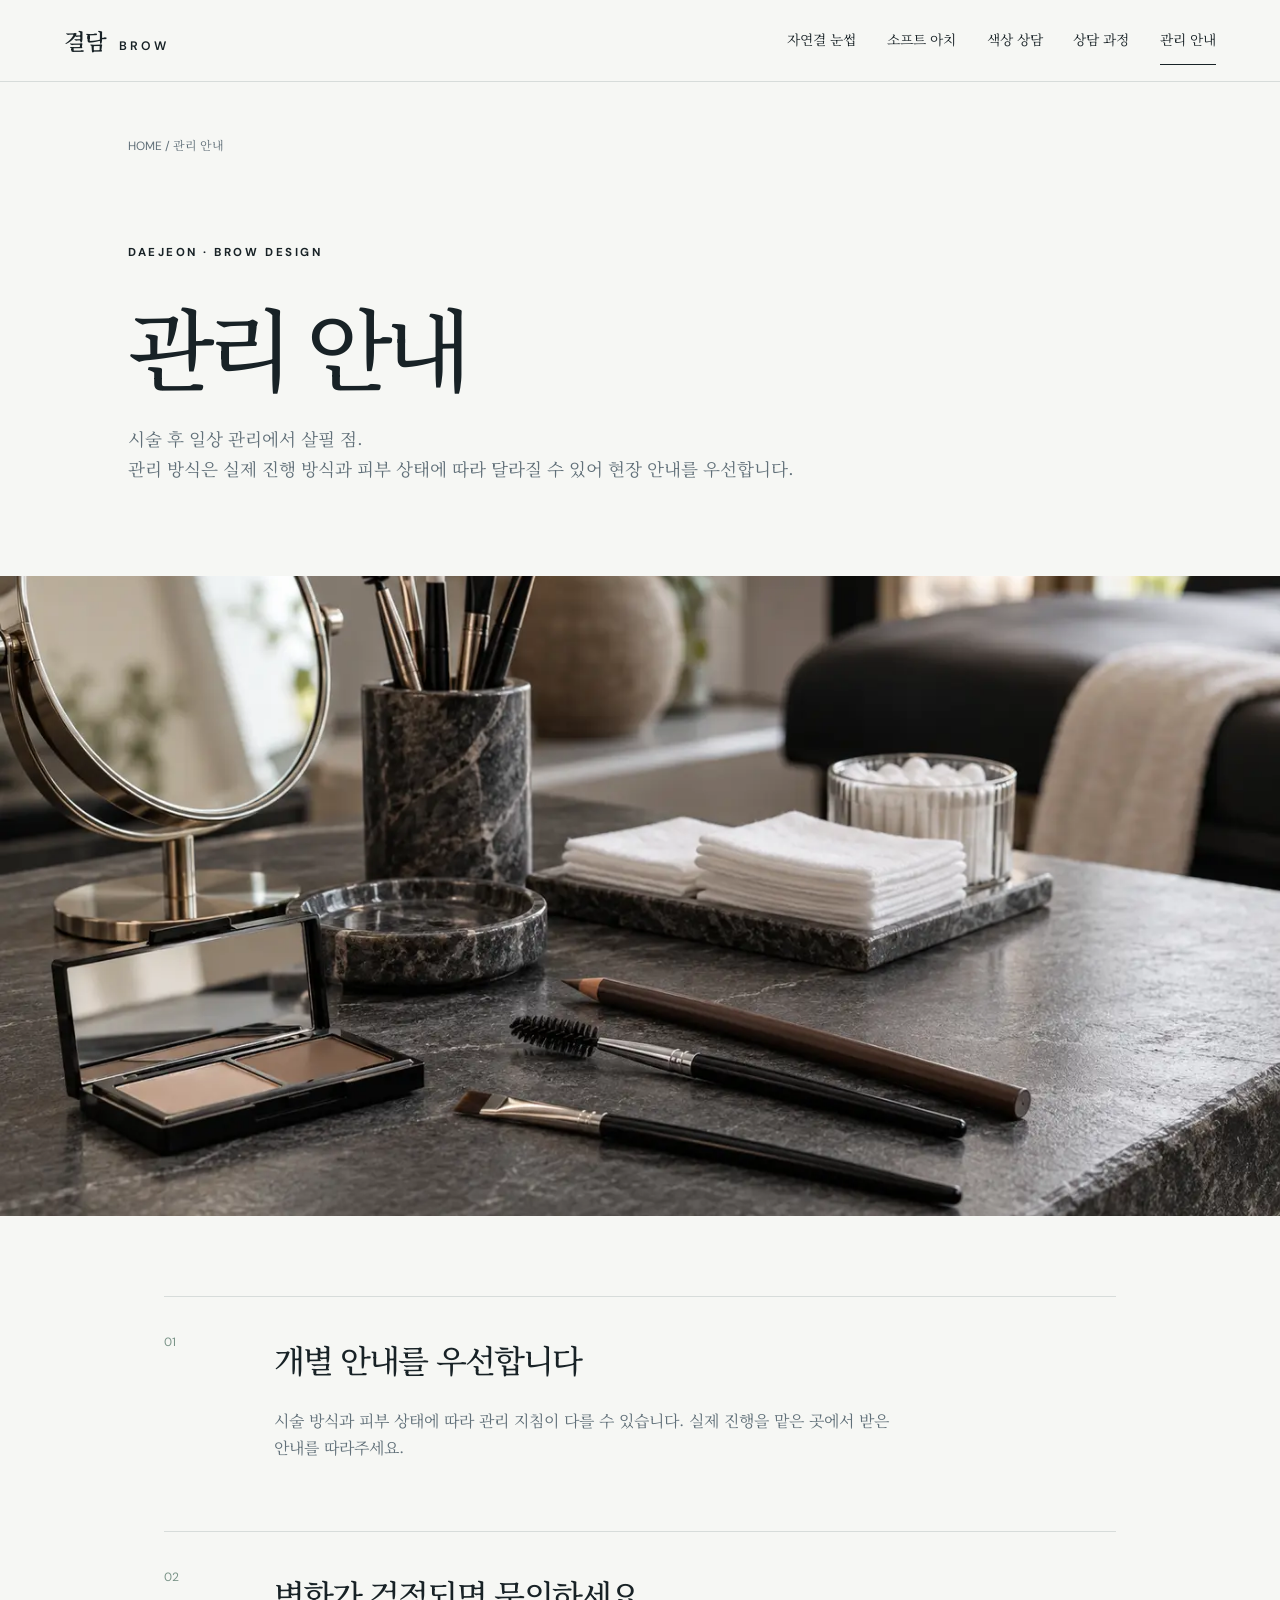
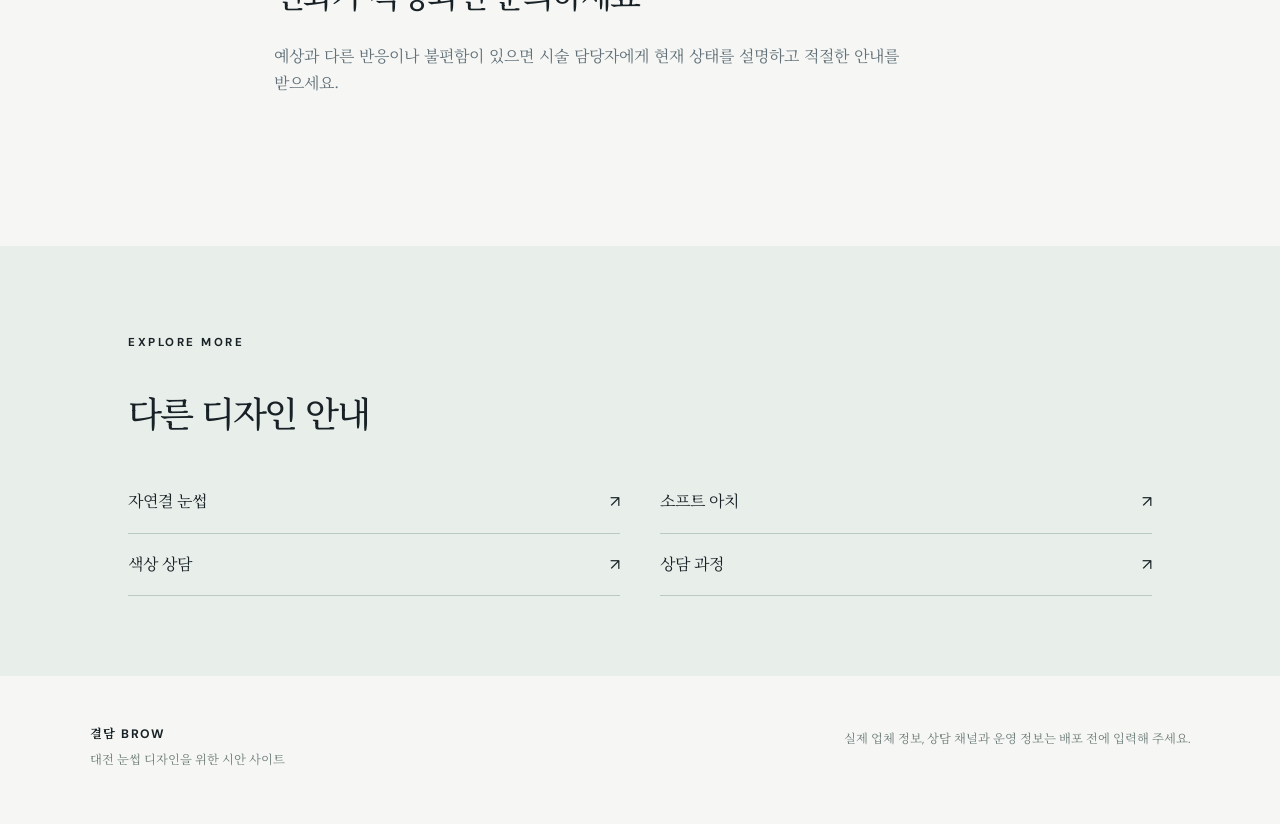
==== aftercare/index.html @ 1aea1242 "Add files via upload" ====
<!doctype html><html lang="ko"><head><meta charset="utf-8">
<meta name="viewport" content="width=device-width, initial-scale=1">
<title>관리 안내 | 대전 눈썹문신 · 결담 브로우</title>
<meta name="description" content="대전 눈썹문신 관리 안내 안내. 관리 방식은 실제 진행 방식과 피부 상태에 따라 달라질 수 있어 현장 안내를 우선합니다.">
<link rel="canonical" href="https://example.com/aftercare/">
<meta property="og:type" content="website"><meta property="og:locale" content="ko_KR">
<meta property="og:site_name" content="결담 브로우"><meta property="og:title" content="관리 안내 | 대전 눈썹문신 · 결담 브로우">
<meta property="og:description" content="대전 눈썹문신 관리 안내 안내. 관리 방식은 실제 진행 방식과 피부 상태에 따라 달라질 수 있어 현장 안내를 우선합니다.">
<meta property="og:url" content="https://example.com/aftercare/">
<meta property="og:image" content="https://example.com/assets/images/tools.webp">
<link rel="alternate" type="application/rss+xml" title="결담 브로우 RSS" href="https://example.com/rss.xml">
<link rel="describedby" href="https://example.com/llms.txt" type="text/plain">
<link rel="stylesheet" href="/assets/css/style.css">
<script src="/assets/js/site.js" defer></script>
</head><body><header class="site-header"><a class="brand" href="/" aria-label="결담 브로우 홈">결담 <span>BROW</span></a><button class="menu-button" aria-expanded="false" aria-controls="site-nav" type="button">메뉴 <span aria-hidden="true">☰</span></button><nav id="site-nav" class="site-nav" aria-label="주요 메뉴"><a href="/natural/" >자연결 눈썹</a><a href="/soft-arch/" >소프트 아치</a><a href="/color/" >색상 상담</a><a href="/process/" >상담 과정</a><a href="/aftercare/" aria-current=page>관리 안내</a></nav></header><main><div class="detail-top"><div class="breadcrumb"><a href="/">HOME</a> / 관리 안내</div><span class="eyebrow">DAEJEON · BROW DESIGN</span><h1>관리 안내</h1><p class="lead">시술 후 일상 관리에서 살필 점.<br>관리 방식은 실제 진행 방식과 피부 상태에 따라 달라질 수 있어 현장 안내를 우선합니다.</p></div><div class="detail-image"><img src="/assets/images/tools.webp" alt="관리 안내 안내 이미지" width="1400" height="900"></div><div class="detail-content"><section class="detail-block"><span class="number">01</span><div><h2>개별 안내를 우선합니다</h2><p>시술 방식과 피부 상태에 따라 관리 지침이 다를 수 있습니다. 실제 진행을 맡은 곳에서 받은 안내를 따라주세요.</p></div></section><section class="detail-block"><span class="number">02</span><div><h2>변화가 걱정되면 문의하세요</h2><p>예상과 다른 반응이나 불편함이 있으면 시술 담당자에게 현재 상태를 설명하고 적절한 안내를 받으세요.</p></div></section></div><section class="related"><span class="eyebrow">EXPLORE MORE</span><h2>다른 디자인 안내</h2><div class="related-links"><a href="/natural/">자연결 눈썹 <span aria-hidden="true">↗</span></a><a href="/soft-arch/">소프트 아치 <span aria-hidden="true">↗</span></a><a href="/color/">색상 상담 <span aria-hidden="true">↗</span></a><a href="/process/">상담 과정 <span aria-hidden="true">↗</span></a></div></section></main><footer class="footer"><div><strong>결담 BROW</strong><p>대전 눈썹 디자인을 위한 시안 사이트</p></div><p>실제 업체 정보, 상담 채널과 운영 정보는 배포 전에 입력해 주세요.</p></footer></body></html>
---- assets/css/style.css ----
@import url('https://fonts.googleapis.com/css2?family=DM+Sans:wght@400;500;600;700&family=Noto+Serif+KR:wght@400;500;600&display=swap');
.hero-banner{width:100%;background:#ded8cb}.hero-banner a{display:block;line-height:0}.hero-banner img{display:block;width:100%;height:auto}.intro h1{font-size:clamp(2rem,3.8vw,4rem);line-height:1.42;letter-spacing:-.07em;font-weight:500;margin:25px 0 0}@media(max-width:560px){.intro h1{font-size:2.3rem}}
:root{color-scheme:light;--ink:#182226;--muted:#617079;--line:#d7dcda;--paper:#f6f7f4;--accent:#d5e2da}*{box-sizing:border-box}html{scroll-behavior:smooth}body{margin:0;background:var(--paper);color:var(--ink);font-family:'Noto Serif KR',serif;line-height:1.7}a{color:inherit;text-decoration:none}button{font:inherit}img{display:block;max-width:100%}.site-header{min-height:82px;padding:0 clamp(22px,5vw,86px);display:flex;align-items:center;justify-content:space-between;border-bottom:1px solid var(--line);background:var(--paper);position:relative;z-index:3}.brand{font-size:1.4rem;font-weight:600;letter-spacing:-.05em;white-space:nowrap}.brand span{font-family:'DM Sans',sans-serif;font-size:.77rem;letter-spacing:.24em;margin-left:7px}.site-nav{display:flex;gap:clamp(14px,2.4vw,40px);font-size:.86rem}.site-nav a{padding:12px 0}.site-nav a:hover,.site-nav a[aria-current]{border-bottom:1px solid var(--ink)}.menu-button{display:none}.eyebrow,.number,.hero-index,.breadcrumb,.section-heading,.card-arrow,.footer,.related-links,.pill{font-family:'DM Sans','Noto Serif KR',sans-serif}.eyebrow{font-size:.72rem;font-weight:700;letter-spacing:.22em}.hero{min-height:650px;display:grid;grid-template-columns:47% 53%;position:relative;border-bottom:1px solid var(--line)}.hero-copy{padding:clamp(70px,8vw,130px) clamp(24px,6.6vw,112px);align-self:center}.hero h1{font-size:clamp(2.8rem,4.8vw,5.4rem);line-height:1.28;letter-spacing:-.08em;font-weight:500;margin:34px 0}.hero h1 em{font-style:normal;color:#738d82}.hero-copy>p{max-width:430px;color:var(--muted);font-size:1rem;word-break:keep-all}.pill{display:inline-flex;gap:45px;align-items:center;margin-top:38px;border:1px solid var(--ink);border-radius:100px;padding:13px 22px;font-size:.87rem}.pill:hover{background:var(--ink);color:white}.hero-image{overflow:hidden;min-height:650px;background:#bac6c1}.hero-image img{width:100%;height:100%;object-fit:cover;object-position:center}.hero-index{position:absolute;right:30px;bottom:20px;color:#fff;font-size:.8rem}.intro{padding:110px clamp(22px,7vw,120px) 65px;display:flex;align-items:end;justify-content:space-between;gap:60px}.intro h2{font-size:clamp(2rem,3.8vw,4rem);line-height:1.42;letter-spacing:-.07em;font-weight:500;margin:25px 0 0}.intro>p{max-width:370px;color:var(--muted);word-break:keep-all}.carousel-section{padding:0 clamp(22px,7vw,120px) 110px}.section-heading{display:flex;justify-content:space-between;align-items:center;padding-bottom:18px;border-bottom:1px solid var(--ink);font-size:.85rem}.carousel-controls{display:flex;gap:8px}.carousel-controls button{width:43px;height:43px;border:1px solid var(--line);border-radius:50%;background:transparent;cursor:pointer}.carousel-controls button:hover{background:var(--ink);color:white}.carousel{display:flex;gap:18px;overflow-x:auto;scroll-snap-type:x mandatory;scrollbar-width:thin;scroll-behavior:smooth;padding:26px 0}.card{min-width:calc((100% - 36px)/3);scroll-snap-align:start}.card-image{aspect-ratio:4/4.3;overflow:hidden;background:#dde3df}.card-image img{width:100%;height:100%;object-fit:cover;transition:transform .45s}.card:hover img{transform:scale(1.035)}.card-copy{display:flex;align-items:start;gap:16px;padding:20px 0}.number{font-size:.75rem;color:#799387}.card-copy h3{font-weight:500;font-size:1.28rem;letter-spacing:-.04em;margin:0 0 3px}.card-copy p{margin:0;color:var(--muted);font-size:.85rem}.card-arrow{margin-left:auto}.statement{background:#23332f;color:#f8faf6;padding:100px clamp(22px,7vw,120px)}.statement p{font-size:clamp(1.55rem,3.1vw,3.2rem);letter-spacing:-.055em;line-height:1.6;margin:35px 0;word-break:keep-all}.statement a{border-bottom:1px solid #a8bcb3;padding-bottom:7px}.footer{display:flex;justify-content:space-between;gap:20px;padding:48px clamp(22px,7vw,120px);color:#6d7c78;font-size:.77rem}.footer strong{color:var(--ink);letter-spacing:.12em}.footer p{margin:5px 0}.detail-top{padding:54px clamp(22px,10vw,180px) 75px}.breadcrumb{color:var(--muted);font-size:.75rem;margin-bottom:80px}.detail-top h1{font-size:clamp(3.6rem,7vw,7rem);line-height:1.2;letter-spacing:-.09em;font-weight:500;margin:28px 0 25px}.lead{font-size:1.1rem;color:var(--muted);max-width:680px;word-break:keep-all}.detail-image{height:min(54vw,640px);min-height:300px;background:#dce1df;overflow:hidden}.detail-image img{width:100%;height:100%;object-fit:cover;object-position:center}.detail-content{max-width:1000px;margin:auto;padding:80px 24px}.detail-block{display:grid;grid-template-columns:90px 1fr;gap:20px;border-top:1px solid var(--line);padding:35px 0 70px}.detail-block h2{font-size:clamp(1.6rem,2.5vw,2.5rem);font-weight:500;letter-spacing:-.06em;margin:0 0 20px}.detail-block p{max-width:650px;color:var(--muted);margin:0;word-break:keep-all}.related{background:#e8eeea;padding:80px clamp(22px,10vw,180px)}.related h2{font-weight:500;font-size:2.2rem;letter-spacing:-.06em}.related-links{display:grid;grid-template-columns:repeat(2,1fr);gap:0 40px}.related-links a{padding:17px 0;border-bottom:1px solid #bac9c1;display:flex;justify-content:space-between}.related-links a:hover{color:#51816c}@media(max-width:900px){.site-header{min-height:66px}.menu-button{display:block;border:0;background:none;cursor:pointer}.site-nav{display:none;position:absolute;top:65px;left:0;right:0;background:var(--paper);border-bottom:1px solid var(--line);padding:20px 25px;flex-direction:column;gap:5px}.site-nav.open{display:flex}.hero{grid-template-columns:1fr}.hero-copy{padding:70px 25px}.hero-image{min-height:370px;height:48vw}.intro{padding:75px 25px 40px;display:block}.intro>p{margin-top:25px}.carousel-section{padding:0 25px 80px}.card{min-width:calc((100% - 18px)/2)}.footer{padding:40px 25px}.detail-top{padding:35px 25px 60px}.breadcrumb{margin-bottom:65px}}@media(max-width:560px){.hero h1{font-size:2.9rem}.hero-image{height:420px}.card{min-width:82%}.card-image{aspect-ratio:1}.intro h2{font-size:2.3rem}.statement{padding:78px 25px}.statement p{font-size:1.65rem}.footer{display:block}.detail-top h1{font-size:3.8rem}.detail-block{grid-template-columns:45px 1fr;padding-bottom:50px}.related{padding:70px 25px}.related-links{grid-template-columns:1fr}}@media(prefers-reduced-motion:reduce){html,.carousel{scroll-behavior:auto}.card-image img{transition:none}}
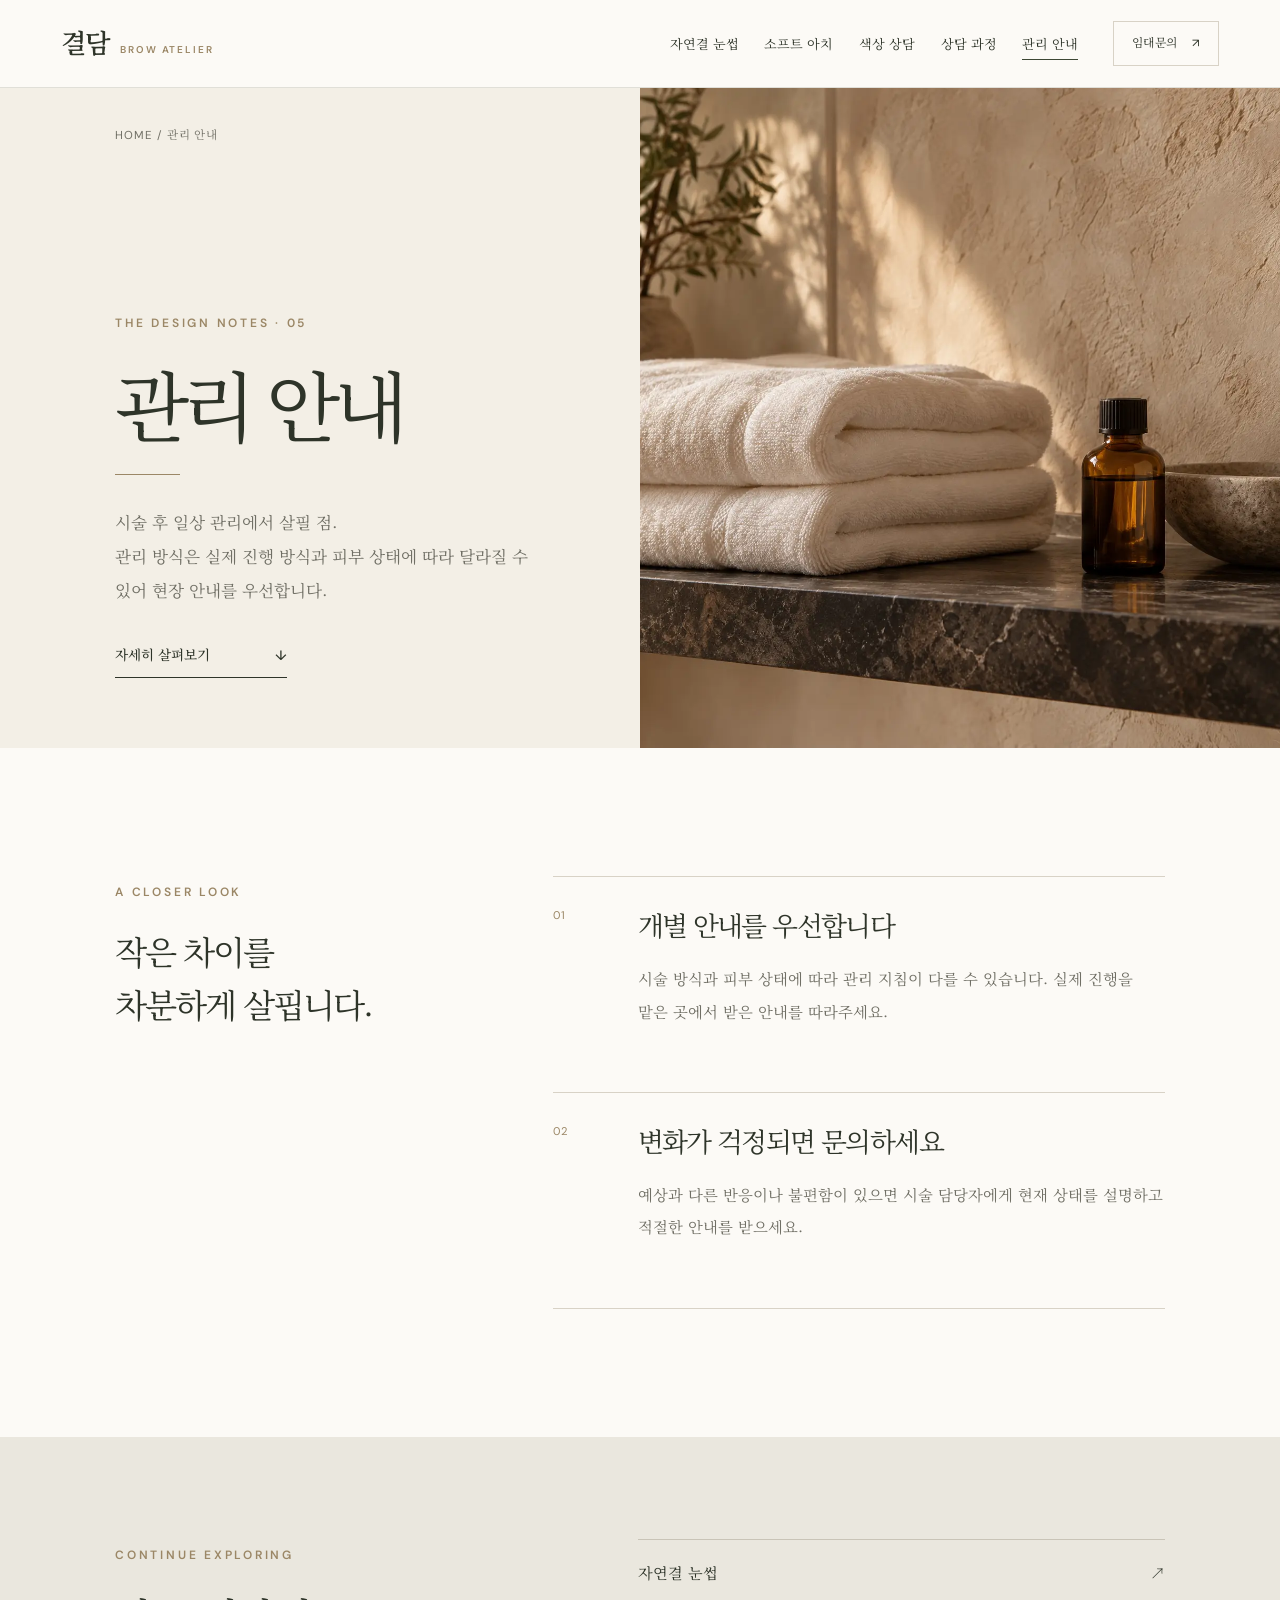
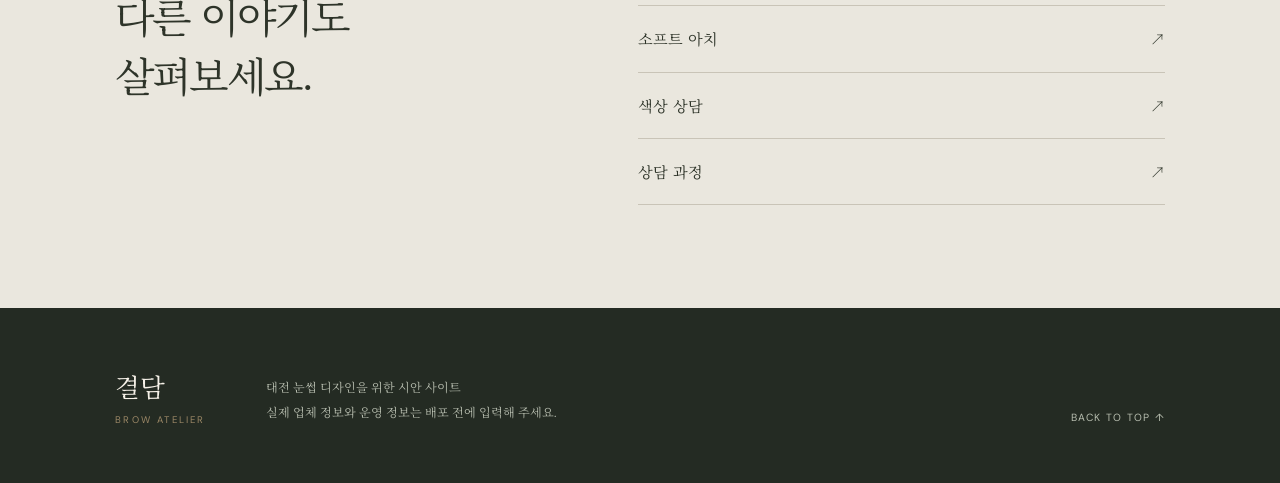
==== commit 5ea50025: "Add files via upload" ====
--- a/aftercare/index.html
+++ b/aftercare/index.html
@@ -7,9 +7,9 @@
 <meta property="og:site_name" content="결담 브로우"><meta property="og:title" content="관리 안내 | 대전 눈썹문신 · 결담 브로우">
 <meta property="og:description" content="대전 눈썹문신 관리 안내 안내. 관리 방식은 실제 진행 방식과 피부 상태에 따라 달라질 수 있어 현장 안내를 우선합니다.">
 <meta property="og:url" content="https://example.com/aftercare/">
-<meta property="og:image" content="https://example.com/assets/images/tools.webp">
+<meta property="og:image" content="https://example.com/assets/images/care.webp">
 <link rel="alternate" type="application/rss+xml" title="결담 브로우 RSS" href="https://example.com/rss.xml">
 <link rel="describedby" href="https://example.com/llms.txt" type="text/plain">
 <link rel="stylesheet" href="/assets/css/style.css">
 <script src="/assets/js/site.js" defer></script>
-</head><body><header class="site-header"><a class="brand" href="/" aria-label="결담 브로우 홈">결담 <span>BROW</span></a><button class="menu-button" aria-expanded="false" aria-controls="site-nav" type="button">메뉴 <span aria-hidden="true">☰</span></button><nav id="site-nav" class="site-nav" aria-label="주요 메뉴"><a href="/natural/" >자연결 눈썹</a><a href="/soft-arch/" >소프트 아치</a><a href="/color/" >색상 상담</a><a href="/process/" >상담 과정</a><a href="/aftercare/" aria-current=page>관리 안내</a></nav></header><main><div class="detail-top"><div class="breadcrumb"><a href="/">HOME</a> / 관리 안내</div><span class="eyebrow">DAEJEON · BROW DESIGN</span><h1>관리 안내</h1><p class="lead">시술 후 일상 관리에서 살필 점.<br>관리 방식은 실제 진행 방식과 피부 상태에 따라 달라질 수 있어 현장 안내를 우선합니다.</p></div><div class="detail-image"><img src="/assets/images/tools.webp" alt="관리 안내 안내 이미지" width="1400" height="900"></div><div class="detail-content"><section class="detail-block"><span class="number">01</span><div><h2>개별 안내를 우선합니다</h2><p>시술 방식과 피부 상태에 따라 관리 지침이 다를 수 있습니다. 실제 진행을 맡은 곳에서 받은 안내를 따라주세요.</p></div></section><section class="detail-block"><span class="number">02</span><div><h2>변화가 걱정되면 문의하세요</h2><p>예상과 다른 반응이나 불편함이 있으면 시술 담당자에게 현재 상태를 설명하고 적절한 안내를 받으세요.</p></div></section></div><section class="related"><span class="eyebrow">EXPLORE MORE</span><h2>다른 디자인 안내</h2><div class="related-links"><a href="/natural/">자연결 눈썹 <span aria-hidden="true">↗</span></a><a href="/soft-arch/">소프트 아치 <span aria-hidden="true">↗</span></a><a href="/color/">색상 상담 <span aria-hidden="true">↗</span></a><a href="/process/">상담 과정 <span aria-hidden="true">↗</span></a></div></section></main><footer class="footer"><div><strong>결담 BROW</strong><p>대전 눈썹 디자인을 위한 시안 사이트</p></div><p>실제 업체 정보, 상담 채널과 운영 정보는 배포 전에 입력해 주세요.</p></footer></body></html>+</head><body><header class="site-header"><a class="brand" href="/" aria-label="결담 브로우 홈"><span class="brand-ko">결담</span><span class="brand-en">BROW ATELIER</span></a><button class="menu-button" aria-expanded="false" aria-controls="site-nav" type="button">MENU <span aria-hidden="true">☰</span></button><nav id="site-nav" class="site-nav" aria-label="주요 메뉴"><a href="/natural/" >자연결 눈썹</a><a href="/soft-arch/" >소프트 아치</a><a href="/color/" >색상 상담</a><a href="/process/" >상담 과정</a><a href="/aftercare/" aria-current=page>관리 안내</a></nav><a class="header-contact" href="https://pf.kakao.com/_QqyKn" target="_blank" rel="noopener noreferrer">임대문의 <span aria-hidden="true">↗</span></a></header><main><section class="detail-hero"><div class="detail-heading"><div class="breadcrumb"><a href="/">HOME</a><span> / </span>관리 안내</div><span class="eyebrow">THE DESIGN NOTES · 05</span><h1>관리 안내</h1><span class="heading-line"></span><p class="lead">시술 후 일상 관리에서 살필 점.<br>관리 방식은 실제 진행 방식과 피부 상태에 따라 달라질 수 있어 현장 안내를 우선합니다.</p><a class="text-link" href="#read-more">자세히 살펴보기 <span aria-hidden="true">↓</span></a></div><div class="detail-image"><img src="/assets/images/care.webp" alt="관리 안내 안내 이미지" width="1024" height="1024"></div></section><div class="detail-content" id="read-more"><div class="detail-kicker"><span class="eyebrow">A CLOSER LOOK</span><p>작은 차이를<br>차분하게 살핍니다.</p></div><div class="detail-text"><section class="detail-block"><span class="number">01</span><div><h2>개별 안내를 우선합니다</h2><p>시술 방식과 피부 상태에 따라 관리 지침이 다를 수 있습니다. 실제 진행을 맡은 곳에서 받은 안내를 따라주세요.</p></div></section><section class="detail-block"><span class="number">02</span><div><h2>변화가 걱정되면 문의하세요</h2><p>예상과 다른 반응이나 불편함이 있으면 시술 담당자에게 현재 상태를 설명하고 적절한 안내를 받으세요.</p></div></section></div></div><section class="related"><div><span class="eyebrow">CONTINUE EXPLORING</span><h2>다른 이야기도<br>살펴보세요.</h2></div><div class="related-links"><a href="/natural/"><span>자연결 눈썹</span><span aria-hidden="true">↗</span></a><a href="/soft-arch/"><span>소프트 아치</span><span aria-hidden="true">↗</span></a><a href="/color/"><span>색상 상담</span><span aria-hidden="true">↗</span></a><a href="/process/"><span>상담 과정</span><span aria-hidden="true">↗</span></a></div></section></main><footer class="footer"><div class="footer-brand">결담 <span>BROW ATELIER</span></div><div class="footer-note"><p>대전 눈썹 디자인을 위한 시안 사이트</p><p>실제 업체 정보와 운영 정보는 배포 전에 입력해 주세요.</p></div><a href="/">BACK TO TOP ↑</a></footer></body></html>
--- a/assets/css/style.css
+++ b/assets/css/style.css
@@ -1,3 +1,43 @@
 @import url('https://fonts.googleapis.com/css2?family=DM+Sans:wght@400;500;600;700&family=Noto+Serif+KR:wght@400;500;600&display=swap');
-.hero-banner{width:100%;background:#ded8cb}.hero-banner a{display:block;line-height:0}.hero-banner img{display:block;width:100%;height:auto}.intro h1{font-size:clamp(2rem,3.8vw,4rem);line-height:1.42;letter-spacing:-.07em;font-weight:500;margin:25px 0 0}@media(max-width:560px){.intro h1{font-size:2.3rem}}
-:root{color-scheme:light;--ink:#182226;--muted:#617079;--line:#d7dcda;--paper:#f6f7f4;--accent:#d5e2da}*{box-sizing:border-box}html{scroll-behavior:smooth}body{margin:0;background:var(--paper);color:var(--ink);font-family:'Noto Serif KR',serif;line-height:1.7}a{color:inherit;text-decoration:none}button{font:inherit}img{display:block;max-width:100%}.site-header{min-height:82px;padding:0 clamp(22px,5vw,86px);display:flex;align-items:center;justify-content:space-between;border-bottom:1px solid var(--line);background:var(--paper);position:relative;z-index:3}.brand{font-size:1.4rem;font-weight:600;letter-spacing:-.05em;white-space:nowrap}.brand span{font-family:'DM Sans',sans-serif;font-size:.77rem;letter-spacing:.24em;margin-left:7px}.site-nav{display:flex;gap:clamp(14px,2.4vw,40px);font-size:.86rem}.site-nav a{padding:12px 0}.site-nav a:hover,.site-nav a[aria-current]{border-bottom:1px solid var(--ink)}.menu-button{display:none}.eyebrow,.number,.hero-index,.breadcrumb,.section-heading,.card-arrow,.footer,.related-links,.pill{font-family:'DM Sans','Noto Serif KR',sans-serif}.eyebrow{font-size:.72rem;font-weight:700;letter-spacing:.22em}.hero{min-height:650px;display:grid;grid-template-columns:47% 53%;position:relative;border-bottom:1px solid var(--line)}.hero-copy{padding:clamp(70px,8vw,130px) clamp(24px,6.6vw,112px);align-self:center}.hero h1{font-size:clamp(2.8rem,4.8vw,5.4rem);line-height:1.28;letter-spacing:-.08em;font-weight:500;margin:34px 0}.hero h1 em{font-style:normal;color:#738d82}.hero-copy>p{max-width:430px;color:var(--muted);font-size:1rem;word-break:keep-all}.pill{display:inline-flex;gap:45px;align-items:center;margin-top:38px;border:1px solid var(--ink);border-radius:100px;padding:13px 22px;font-size:.87rem}.pill:hover{background:var(--ink);color:white}.hero-image{overflow:hidden;min-height:650px;background:#bac6c1}.hero-image img{width:100%;height:100%;object-fit:cover;object-position:center}.hero-index{position:absolute;right:30px;bottom:20px;color:#fff;font-size:.8rem}.intro{padding:110px clamp(22px,7vw,120px) 65px;display:flex;align-items:end;justify-content:space-between;gap:60px}.intro h2{font-size:clamp(2rem,3.8vw,4rem);line-height:1.42;letter-spacing:-.07em;font-weight:500;margin:25px 0 0}.intro>p{max-width:370px;color:var(--muted);word-break:keep-all}.carousel-section{padding:0 clamp(22px,7vw,120px) 110px}.section-heading{display:flex;justify-content:space-between;align-items:center;padding-bottom:18px;border-bottom:1px solid var(--ink);font-size:.85rem}.carousel-controls{display:flex;gap:8px}.carousel-controls button{width:43px;height:43px;border:1px solid var(--line);border-radius:50%;background:transparent;cursor:pointer}.carousel-controls button:hover{background:var(--ink);color:white}.carousel{display:flex;gap:18px;overflow-x:auto;scroll-snap-type:x mandatory;scrollbar-width:thin;scroll-behavior:smooth;padding:26px 0}.card{min-width:calc((100% - 36px)/3);scroll-snap-align:start}.card-image{aspect-ratio:4/4.3;overflow:hidden;background:#dde3df}.card-image img{width:100%;height:100%;object-fit:cover;transition:transform .45s}.card:hover img{transform:scale(1.035)}.card-copy{display:flex;align-items:start;gap:16px;padding:20px 0}.number{font-size:.75rem;color:#799387}.card-copy h3{font-weight:500;font-size:1.28rem;letter-spacing:-.04em;margin:0 0 3px}.card-copy p{margin:0;color:var(--muted);font-size:.85rem}.card-arrow{margin-left:auto}.statement{background:#23332f;color:#f8faf6;padding:100px clamp(22px,7vw,120px)}.statement p{font-size:clamp(1.55rem,3.1vw,3.2rem);letter-spacing:-.055em;line-height:1.6;margin:35px 0;word-break:keep-all}.statement a{border-bottom:1px solid #a8bcb3;padding-bottom:7px}.footer{display:flex;justify-content:space-between;gap:20px;padding:48px clamp(22px,7vw,120px);color:#6d7c78;font-size:.77rem}.footer strong{color:var(--ink);letter-spacing:.12em}.footer p{margin:5px 0}.detail-top{padding:54px clamp(22px,10vw,180px) 75px}.breadcrumb{color:var(--muted);font-size:.75rem;margin-bottom:80px}.detail-top h1{font-size:clamp(3.6rem,7vw,7rem);line-height:1.2;letter-spacing:-.09em;font-weight:500;margin:28px 0 25px}.lead{font-size:1.1rem;color:var(--muted);max-width:680px;word-break:keep-all}.detail-image{height:min(54vw,640px);min-height:300px;background:#dce1df;overflow:hidden}.detail-image img{width:100%;height:100%;object-fit:cover;object-position:center}.detail-content{max-width:1000px;margin:auto;padding:80px 24px}.detail-block{display:grid;grid-template-columns:90px 1fr;gap:20px;border-top:1px solid var(--line);padding:35px 0 70px}.detail-block h2{font-size:clamp(1.6rem,2.5vw,2.5rem);font-weight:500;letter-spacing:-.06em;margin:0 0 20px}.detail-block p{max-width:650px;color:var(--muted);margin:0;word-break:keep-all}.related{background:#e8eeea;padding:80px clamp(22px,10vw,180px)}.related h2{font-weight:500;font-size:2.2rem;letter-spacing:-.06em}.related-links{display:grid;grid-template-columns:repeat(2,1fr);gap:0 40px}.related-links a{padding:17px 0;border-bottom:1px solid #bac9c1;display:flex;justify-content:space-between}.related-links a:hover{color:#51816c}@media(max-width:900px){.site-header{min-height:66px}.menu-button{display:block;border:0;background:none;cursor:pointer}.site-nav{display:none;position:absolute;top:65px;left:0;right:0;background:var(--paper);border-bottom:1px solid var(--line);padding:20px 25px;flex-direction:column;gap:5px}.site-nav.open{display:flex}.hero{grid-template-columns:1fr}.hero-copy{padding:70px 25px}.hero-image{min-height:370px;height:48vw}.intro{padding:75px 25px 40px;display:block}.intro>p{margin-top:25px}.carousel-section{padding:0 25px 80px}.card{min-width:calc((100% - 18px)/2)}.footer{padding:40px 25px}.detail-top{padding:35px 25px 60px}.breadcrumb{margin-bottom:65px}}@media(max-width:560px){.hero h1{font-size:2.9rem}.hero-image{height:420px}.card{min-width:82%}.card-image{aspect-ratio:1}.intro h2{font-size:2.3rem}.statement{padding:78px 25px}.statement p{font-size:1.65rem}.footer{display:block}.detail-top h1{font-size:3.8rem}.detail-block{grid-template-columns:45px 1fr;padding-bottom:50px}.related{padding:70px 25px}.related-links{grid-template-columns:1fr}}@media(prefers-reduced-motion:reduce){html,.carousel{scroll-behavior:auto}.card-image img{transition:none}}
+:root{--paper:#fcfaf6;--cream:#f3efe6;--ink:#2e3429;--muted:#706f65;--line:#d8d2c6;--olive:#3d4734;--gold:#9b8766}
+*{box-sizing:border-box}html{scroll-behavior:smooth}body{margin:0;background:var(--paper);color:var(--ink);font-family:'Noto Serif KR',serif;line-height:1.8;-webkit-font-smoothing:antialiased}a{color:inherit;text-decoration:none}button{font:inherit}img{display:block;max-width:100%}h1,h2,h3,p{word-break:keep-all}::selection{background:#c7c9ae;color:var(--ink)}
+.eyebrow,.number,.breadcrumb,.hero-caption,.brand-en,.menu-button,.header-contact,.text-link,.light-link,.carousel-hint,.footer,.studio-rule,.card-image-link{font-family:'DM Sans','Noto Serif KR',serif}.eyebrow{font-size:.75rem;font-weight:600;letter-spacing:.23em}
+.site-header{height:88px;padding:0 clamp(24px,4.8vw,88px);display:flex;align-items:center;gap:35px;background:var(--paper);position:relative;z-index:5;border-bottom:1px solid rgba(61,71,52,.15)}.brand{display:flex;align-items:baseline;gap:12px;white-space:nowrap;margin-right:auto}.brand-ko{font-size:1.65rem;line-height:1;letter-spacing:-.1em;font-weight:600}.brand-en{font-size:.62rem;font-weight:600;letter-spacing:.19em;color:var(--gold)}.site-nav{display:flex;align-items:center;gap:clamp(13px,2vw,34px);white-space:nowrap}.site-nav a{font-size:.82rem;padding:12px 0;position:relative}.site-nav a:after{content:'';position:absolute;bottom:7px;left:0;right:100%;height:1px;background:var(--olive);transition:right .2s}.site-nav a:hover:after,.site-nav a[aria-current=page]:after{right:0}.header-contact{font-size:.74rem;border:1px solid var(--line);padding:11px 18px;white-space:nowrap;letter-spacing:.02em;transition:background .2s,color .2s}.header-contact:hover{background:var(--olive);color:white}.header-contact span{margin-left:12px}.menu-button{display:none}
+.hero-banner{background:#d6cbb9}.hero-banner>a{display:block;line-height:0;overflow:hidden}.hero-banner img{width:100%;height:auto}.hero-caption{min-height:44px;padding:0 clamp(24px,4.8vw,88px);display:flex;align-items:center;justify-content:space-between;background:var(--olive);color:#e7e5d9;font-size:.61rem;letter-spacing:.18em}
+.intro{padding:clamp(95px,10vw,170px) clamp(24px,9vw,160px);display:grid;grid-template-columns:28% 1fr;gap:4vw}.intro-side{display:flex;flex-direction:column;justify-content:space-between;align-items:flex-start;color:var(--gold)}.intro-number{font-family:'DM Sans',serif;font-size:.78rem;letter-spacing:.13em;color:var(--muted)}.intro-main{max-width:780px}.intro h1{font-weight:400;letter-spacing:-.075em;line-height:1.47;font-size:clamp(2.9rem,5.15vw,6rem);margin:-20px 0 35px}.intro h1 em,.statement h2 em{font-style:normal;color:#8c977f}.intro-main>p{font-size:1.04rem;line-height:2.15;color:var(--muted);max-width:620px;margin:0 0 32px}.text-link{font-size:.85rem;font-weight:500;display:inline-flex;gap:65px;align-items:center;border-bottom:1px solid var(--ink);padding:0 0 9px}.text-link:hover{color:#847255;border-color:#847255}
+.studio-feature{display:grid;grid-template-columns:50% 50%;background:var(--cream);min-height:690px}.studio-photo{overflow:hidden}.studio-photo img{width:100%;height:100%;object-fit:cover}.studio-copy{padding:clamp(65px,8vw,150px) clamp(35px,8vw,140px);align-self:center}.studio-copy .eyebrow,.section-heading .eyebrow,.detail-heading>.eyebrow,.detail-kicker .eyebrow,.related .eyebrow{color:var(--gold)}.studio-copy h2{font-size:clamp(2.2rem,3.15vw,4rem);font-weight:400;line-height:1.5;letter-spacing:-.075em;margin:28px 0}.studio-copy>p{font-size:.99rem;color:var(--muted);line-height:2.1;margin:0 0 50px;max-width:470px}.studio-rule{border-top:1px solid var(--line);padding:13px 0;display:grid;grid-template-columns:55px 1fr;align-items:center;font-size:.88rem}.studio-rule:last-child{border-bottom:1px solid var(--line)}.studio-rule span:first-child{color:var(--gold);font-size:.73rem}
+.carousel-section{padding:clamp(95px,10vw,165px) 0 clamp(85px,9vw,145px) clamp(24px,9vw,160px);overflow:hidden}.section-heading{display:flex;align-items:end;justify-content:space-between;gap:30px;padding-right:clamp(24px,9vw,160px);margin-bottom:35px}.section-heading h2{font-size:clamp(2.25rem,3.5vw,4.4rem);line-height:1.35;font-weight:400;letter-spacing:-.07em;margin:17px 0 0}.carousel-controls{display:flex;gap:9px;padding-bottom:5px}.carousel-controls button{width:52px;height:52px;border-radius:50%;border:1px solid var(--line);background:transparent;color:var(--ink);font-size:1.3rem;cursor:pointer;transition:background .2s,color .2s}.carousel-controls button:hover{background:var(--olive);color:white}.carousel{display:flex;overflow-x:auto;scroll-snap-type:x mandatory;scrollbar-width:none;scroll-behavior:smooth;gap:24px;padding-right:clamp(24px,9vw,160px)}.carousel::-webkit-scrollbar{display:none}.card{flex:0 0 clamp(275px,29vw,440px);scroll-snap-align:start}.card-image{aspect-ratio:1;overflow:hidden;position:relative;background:#e1dbd0}.card-image img{width:100%;height:100%;object-fit:cover;transition:transform .55s ease}.card:hover img{transform:scale(1.045)}.card-image-link{position:absolute;bottom:18px;right:18px;width:42px;height:42px;border-radius:50%;background:var(--paper);display:grid;place-items:center;font-size:1.1rem}.card-copy{padding:19px 0 0}.number{font-size:.7rem;letter-spacing:.12em;color:var(--gold)}.card-copy h3{font-size:1.6rem;font-weight:500;letter-spacing:-.06em;margin:12px 0 4px}.card-copy p{font-size:.85rem;color:var(--muted);margin:0}.carousel-hint{font-size:.72rem;letter-spacing:.1em;color:var(--muted);text-align:right;padding-right:clamp(24px,9vw,160px);margin-top:30px}.carousel-hint span{margin-left:15px}
+.statement{background:var(--olive);color:#f7f4e9;display:grid;grid-template-columns:1.2fr .8fr;align-items:end;gap:80px;padding:clamp(95px,10vw,165px) clamp(24px,9vw,160px)}.statement .eyebrow{color:#cbbd9f}.statement h2{font-size:clamp(2.5rem,4.4vw,5.5rem);font-weight:400;letter-spacing:-.08em;line-height:1.5;margin:26px 0 0}.statement h2 em{color:#bdc9b1}.statement p{font-size:1rem;line-height:2.05;color:#d5d9cc;max-width:390px}.light-link{display:inline-flex;gap:45px;padding-bottom:8px;border-bottom:1px solid #d5d9cc;margin-top:25px;font-size:.8rem}
+.footer{background:#242b23;color:#b7bdaf;padding:55px clamp(24px,9vw,160px);display:flex;align-items:end;gap:60px;font-size:.76rem}.footer-brand{font-family:'Noto Serif KR',serif;color:#f6f1e8;font-size:1.6rem;white-space:nowrap}.footer-brand span{display:block;font-family:'DM Sans',serif;color:var(--gold);font-size:.6rem;letter-spacing:.23em;margin-top:2px}.footer-note{margin-right:auto}.footer-note p{margin:3px 0}.footer>a{font-family:'DM Sans',serif;letter-spacing:.12em;font-size:.65rem;white-space:nowrap}
+.detail-hero{display:grid;grid-template-columns:50% 50%;min-height:660px;background:var(--cream)}.detail-heading{padding:38px clamp(35px,7vw,125px) 70px clamp(24px,9vw,160px);display:flex;flex-direction:column;align-items:flex-start}.breadcrumb{font-size:.72rem;letter-spacing:.08em;color:var(--muted);margin-bottom:auto}.breadcrumb a:hover{text-decoration:underline}.detail-heading>.eyebrow{margin-top:70px}.detail-heading h1{font-size:clamp(3.3rem,6vw,7.2rem);font-weight:400;line-height:1.32;letter-spacing:-.09em;margin:18px 0 20px}.heading-line{display:block;width:65px;height:1px;background:var(--gold)}.lead{font-size:1.04rem;color:var(--muted);line-height:2.05;max-width:490px;margin:30px 0 36px}.detail-image{overflow:hidden}.detail-image img{height:100%;width:100%;object-fit:cover}.detail-content{padding:clamp(95px,10vw,165px) clamp(24px,9vw,160px);display:grid;grid-template-columns:35% 1fr;gap:70px}.detail-kicker p{font-size:clamp(1.8rem,2.6vw,3rem);font-weight:400;line-height:1.6;letter-spacing:-.06em;margin:20px 0}.detail-block{border-top:1px solid var(--line);display:grid;grid-template-columns:70px 1fr;gap:15px;padding:28px 0 65px}.detail-block:last-child{border-bottom:1px solid var(--line)}.detail-block h2{font-size:clamp(1.4rem,2.1vw,2.4rem);font-weight:400;letter-spacing:-.06em;line-height:1.5;margin:0 0 17px}.detail-block p{font-size:.96rem;line-height:2.1;color:var(--muted);margin:0;max-width:550px}
+.related{background:#eae7de;display:grid;grid-template-columns:45% 1fr;gap:50px;padding:clamp(85px,8vw,130px) clamp(24px,9vw,160px)}.related h2{font-size:clamp(2.1rem,3.2vw,4rem);font-weight:400;letter-spacing:-.07em;line-height:1.45;margin:18px 0}.related-links a{border-bottom:1px solid #c9c4b7;padding:19px 0;display:flex;justify-content:space-between;font-size:.95rem}.related-links a:first-child{border-top:1px solid #c9c4b7}.related-links a:hover{color:#856f4c}
+@media(max-width:1100px){.site-header{gap:16px}.site-nav{gap:15px}.site-nav a{font-size:.75rem}.header-contact{display:none}.studio-copy{padding:65px 50px}.detail-heading{padding-right:45px}}
+@media(max-width:820px){.site-header{height:70px;padding:0 25px}.menu-button{display:block;border:0;background:transparent;cursor:pointer;font-size:.73rem;letter-spacing:.13em;padding:16px 0}.menu-button span{font-size:1.2rem;margin-left:8px}.site-nav{display:none;position:absolute;top:70px;left:0;right:0;background:var(--paper);padding:18px 25px 30px;box-shadow:0 14px 20px rgba(46,52,41,.1);flex-direction:column;align-items:stretch;gap:0}.site-nav.open{display:flex}.site-nav a{font-size:1rem;border-bottom:1px solid var(--line);padding:15px 0}.site-nav a:after{display:none}.intro{grid-template-columns:1fr;gap:28px;padding:95px 45px}.intro-side{flex-direction:row}.intro h1{margin:0}.intro-number{display:none}.studio-feature{grid-template-columns:1fr}.studio-photo{height:55vw;min-height:420px}.studio-copy{padding:85px 45px}.carousel-section{padding-left:45px}.section-heading{padding-right:45px}.carousel{padding-right:45px}.carousel-hint{padding-right:45px}.statement{grid-template-columns:1fr;gap:35px;padding:90px 45px}.detail-hero{grid-template-columns:1fr}.detail-heading{min-height:530px;padding:32px 45px 70px}.detail-image{height:70vw;max-height:700px}.detail-content{grid-template-columns:1fr;gap:30px;padding:95px 45px}.related{grid-template-columns:1fr;gap:25px;padding:80px 45px}.footer{padding:50px 45px}}
+@media(max-width:560px){.brand-ko{font-size:1.38rem}.brand-en{font-size:.53rem}.hero-caption{padding:0 20px;min-height:34px}.hero-caption span:nth-child(2){display:none}.hero-caption{font-size:.52rem}.intro{padding:84px 25px 95px}.intro-side .eyebrow{font-size:.64rem}.intro h1{font-size:2.75rem}.intro-main>p{font-size:.95rem}.studio-photo{height:100vw;min-height:0}.studio-copy{padding:75px 25px 85px}.studio-copy h2{font-size:2.2rem}.carousel-section{padding:85px 0 95px 25px}.section-heading{padding-right:25px;align-items:end}.section-heading h2{font-size:2.18rem}.section-heading .eyebrow{font-size:.64rem}.carousel-controls button{width:37px;height:37px;font-size:1rem}.carousel{gap:15px;padding-right:25px}.card{flex-basis:80vw}.card-copy h3{font-size:1.4rem}.carousel-hint{padding-right:25px}.statement{padding:85px 25px}.statement h2{font-size:2.75rem}.footer{padding:50px 25px;display:block}.footer-note{margin:28px 0}.detail-heading{padding:28px 25px 65px;min-height:470px}.detail-heading h1{font-size:3.8rem}.detail-image{height:100vw}.detail-content{padding:85px 25px}.detail-block{grid-template-columns:45px 1fr;padding-bottom:48px}.related{padding:75px 25px}.related h2{font-size:2.4rem}}
+@media(prefers-reduced-motion:reduce){html,.carousel{scroll-behavior:auto}.card-image img,.site-nav a:after{transition:none}}
+
+/* Responsive lease hero and touch refinements */
+.hero-mobile-copy{display:none}
+@media(max-width:560px){
+  .hero-banner img{width:100%;height:auto;object-fit:contain}
+  .hero-mobile-copy{display:block;background:#f2ede3;padding:35px 25px 39px;border-top:1px solid #ded5c6}
+  .hero-mobile-copy .eyebrow{color:#9b8766;font-size:.75rem}
+  .hero-mobile-copy h2{font-weight:500;font-size:clamp(1.9rem,8vw,2.35rem);line-height:1.35;letter-spacing:-.07em;margin:12px 0 8px}
+  .hero-mobile-copy h2 em{font-style:normal;color:#a98150}
+  .hero-mobile-copy p{color:#625f53;font-size:1rem;line-height:1.75;margin:0 0 24px}
+  .hero-mobile-copy a{display:flex;align-items:center;justify-content:space-between;min-height:52px;max-width:240px;padding:12px 20px;background:#675d47;color:#fff;border-radius:3px;font-size:1rem}
+  .hero-caption{min-height:38px}
+  .site-header{min-width:0}.brand{min-width:0}.menu-button{min-width:62px;min-height:44px}
+  .intro-main>p,.studio-copy>p,.statement p,.lead,.detail-block p{font-size:1rem;line-height:1.95}
+  .carousel-controls button{width:44px;height:44px}
+  .card{flex-basis:82vw}.card-copy p{font-size:.93rem;line-height:1.65}
+  .related-links a{min-height:56px;align-items:center;font-size:1rem}
+  .footer{font-size:.86rem}.footer-note p{line-height:1.8}
+}
+@media(max-width:360px){
+  .brand-en{display:none}
+  .intro h1{font-size:2.35rem}
+  .statement h2{font-size:2.45rem}
+  .section-heading h2{font-size:1.9rem}
+  .detail-heading h1{font-size:3.25rem}
+}
